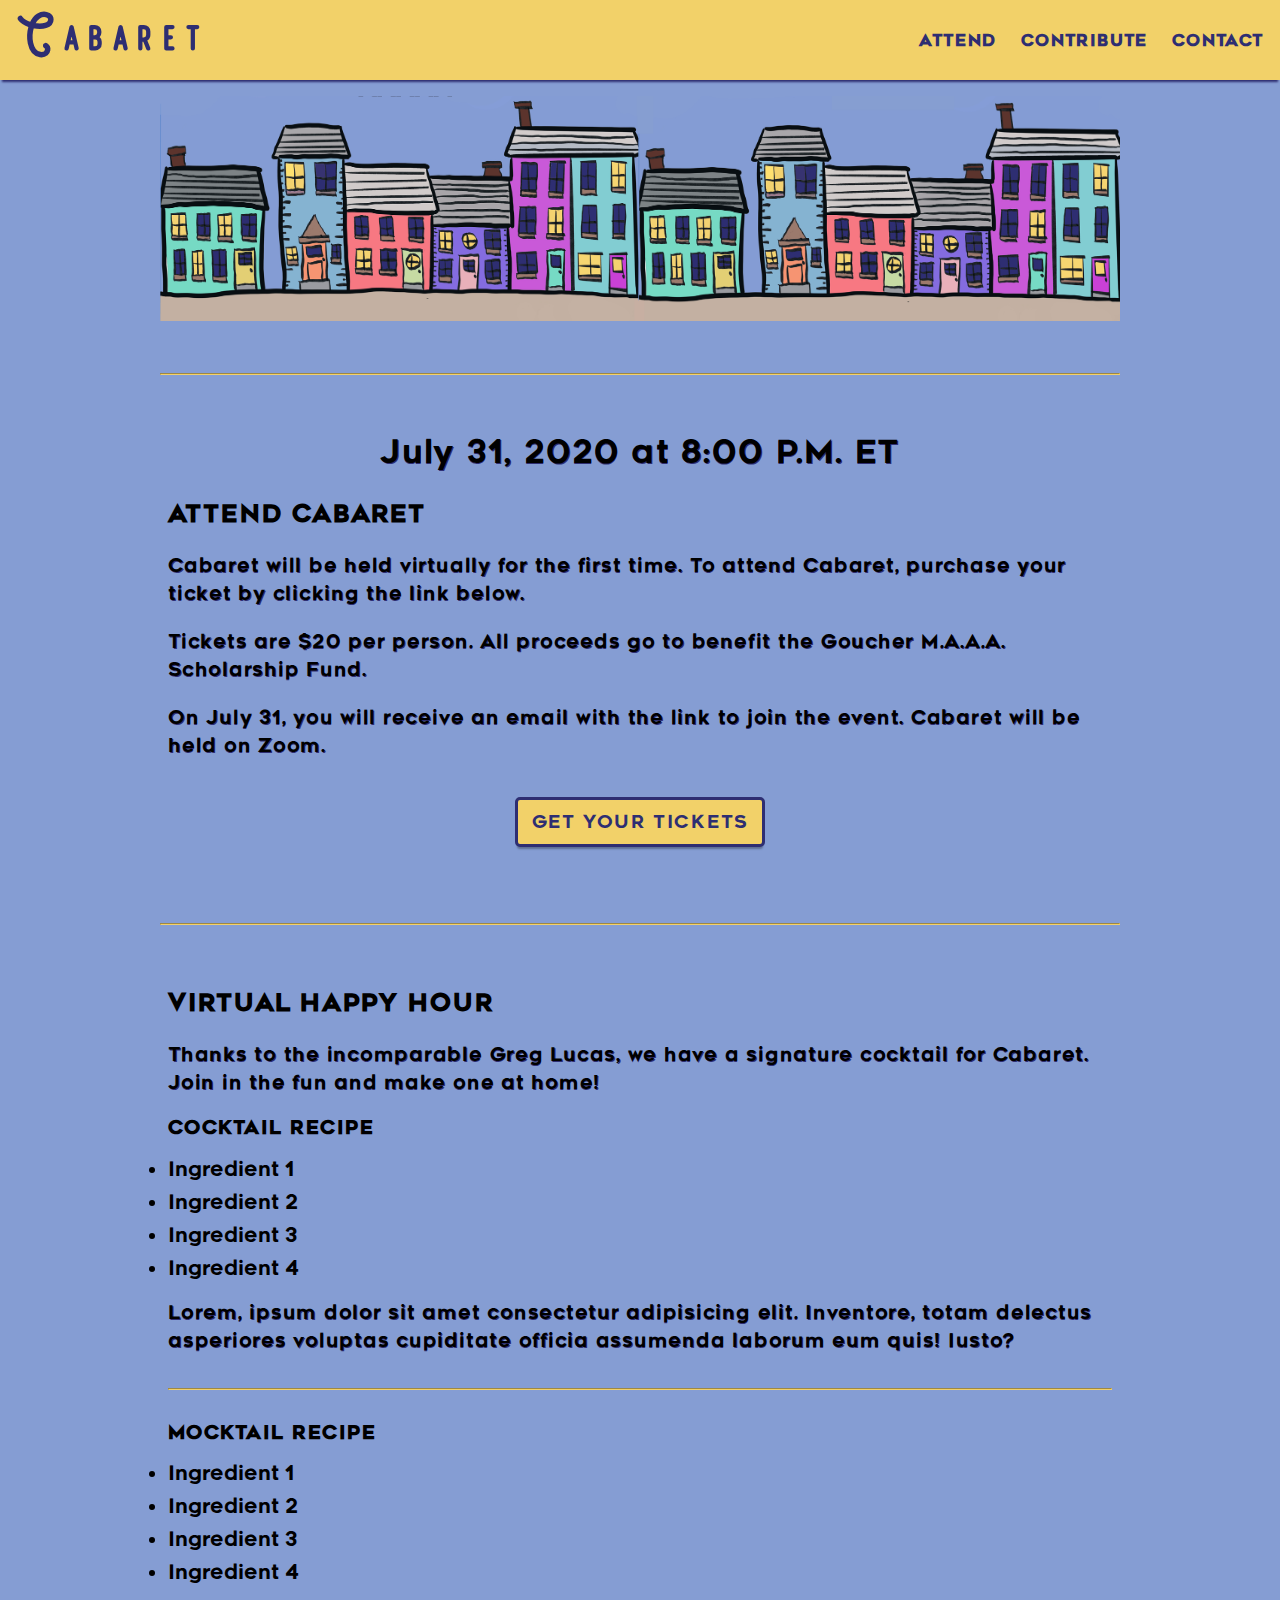
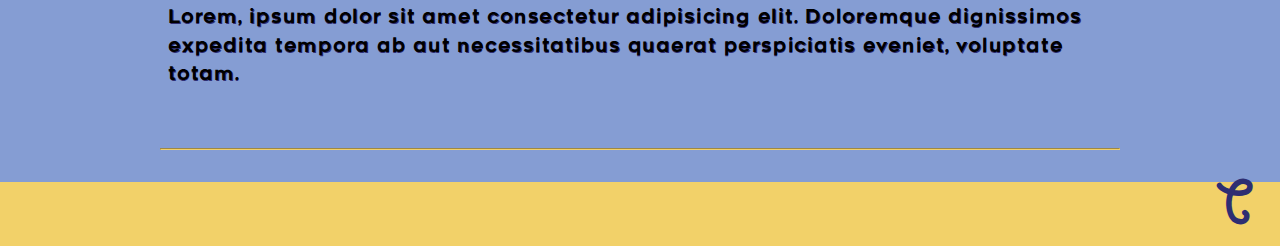
==== attend.html @ 161c2aaf "fixed links on contribute and attend" ====
<!DOCTYPE html>
<html lang="en">
<head>
    <meta charset="UTF-8">
    <meta name="viewport" content="width=device-width, initial-scale=1.0">
    <title>Cabaret</title>
    <link href="https://fonts.googleapis.com/css2?family=Pacifico&display=swap" rel="stylesheet">
    <link href="https://fonts.googleapis.com/css2?family=Ubuntu&display=swap" rel="stylesheet">
    <link rel="stylesheet" href="https://cdnjs.cloudflare.com/ajax/libs/font-awesome/4.7.0/css/font-awesome.min.css">
    <link rel="stylesheet" href="main.css">
</head>
<body>
<nav>
    <div class="header">
        <a href="index.html">
            <h1><span class="letter">C</span>abaret</h1>
        </a>
        <a class="menu-icon" href=""><i class="fa fa-bars"></i></a>
    </div>
    <div class="navbar-nav">
        <a href="attend.html">Attend</a>
        <span class="menu-divider">|</span>
        <a href="contribute.html">Contribute</a>
        <span class="menu-divider">|</span>
        <a href="contact.html">Contact</a>
    </div>
</nav>
<div class="body-content">
    <img class="banner" src="assets/cabaret-banner.png" alt="">
    <hr>
    <section>
        <p class="event-date">July 31, 2020 at 8:00 P.M. ET</p>
        <h2>Attend Cabaret</h2>
        <p>Cabaret will be held virtually for the first time. To attend Cabaret, purchase your ticket by clicking the link below.</p>
        <p>Tickets are $20 per person. All proceeds go to benefit the Goucher M.A.A.A. Scholarship Fund.</p>
        <p>On July 31, you will receive an email with the link to join the event. Cabaret will be held on Zoom.</p>
        <button class="rsvp-btn" id="eventbrite-widget-modal-trigger-105454242478" type="button">Get Your Tickets</button>
    </section>
    <hr>
    <section>
        <h2>Virtual Happy Hour</h2>
        <p>Thanks to the incomparable Greg Lucas, we have a signature cocktail for Cabaret. Join in the fun and make one at home!</p>
        <h3>Cocktail Recipe</h3>
        <ul>
            <li>Ingredient 1</li>
            <li>Ingredient 2</li>
            <li>Ingredient 3</li>
            <li>Ingredient 4</li>
        </ul>
        <p>Lorem, ipsum dolor sit amet consectetur adipisicing elit. Inventore, totam delectus asperiores voluptas cupiditate officia assumenda laborum eum quis! Iusto?</p>
        <hr>
        <h3>Mocktail Recipe</h3>
        <ul>
            <li>Ingredient 1</li>
            <li>Ingredient 2</li>
            <li>Ingredient 3</li>
            <li>Ingredient 4</li>
        </ul>
        <p>Lorem, ipsum dolor sit amet consectetur adipisicing elit. Doloremque dignissimos expedita tempora ab aut necessitatibus quaerat perspiciatis eveniet, voluptate totam.</p>
    </section>
    <hr>
</div>
<footer>
    <h1><span class="letter">C</span></h1>
</footer>
<script src="https://www.eventbrite.com/static/widgets/eb_widgets.js"></script>

<script type="text/javascript">
    var exampleCallback = function() {
        console.log('Order complete!');
    };

    window.EBWidgets.createWidget({
        widgetType: 'checkout',
        eventId: '105454242478',
        modal: true,
        modalTriggerElementId: 'eventbrite-widget-modal-trigger-105454242478',
        onOrderComplete: exampleCallback
    });
</script>

<script src="script-attend.js"></script>
</body>
</html>
---- main.css ----
:root {
    --background: #859DD3;
    --accent: #f2d169;
    --deep-purple: #2E2E72;
    --blue: rgb(43,86,128);
    --pale-gold: rgb(215,190,139);
    --dark-grey: rgb(102,102,102);
    --site: rgb(0,0,0);
    --brand-font: 'Retrocycles', 'Oswald', sans-serif;
    --site-font:  'Renogare', 'Montserrat', sans-serif;
}

@font-face {
    font-family: Renogare;
    src: url(assets/fonts/renogare/Renogare-Regular.otf);
}

@font-face {
    font-family: Retrocycles;
    src: url(assets/fonts/retrocycles/Retrocycles.otf);
}

/* Global Styling */
html {
    scroll-behavior: smooth;
}
body {
    margin: 0;
    background-color: var(--background);
}
.body-content {
    padding: 1em;
    background-color: #859dd3;
    /* background-image: url("assets/background.png"); */
}
a {
    text-decoration: none;
    color: var(--accent);
}
h1 {
    font-size: 2.2em;
    font-family: var(--brand-font);
    letter-spacing: 0.3em;
    color: var(--deep-purple);
    margin: 0;
}
h1.content-header {
    color: var(--site);
}
h2 {
    font-family: var(--site-font);
    color: var(--site);
    letter-spacing: 0.08em;
    text-transform: uppercase;
    margin: 1em 0;
}
h3 {
    font-family: var(--site-font);
    color: var(--site);
    text-transform: uppercase;
    letter-spacing: 0.08em;
}
ul {
    /* list-style-type: none; */
    padding: 0;
}
ul li {
    font-family: var(--site-font);
    color: var(--site);
    margin-bottom: 0.5em;
    font-size: 20px;
}
hr {
    border-color: var(--accent);
    margin: 2em 0; 
}
p {
    font-family: var(--site-font);
    text-align: left;
    color: var(--site);
    line-height: 1.5em;
    font-size: 19px;
    letter-spacing: 0.04em;
    text-shadow: 0.5px 0.5px 0.5px var(--deep-purple);
    /* text-align: justify; */
}
iframe {
    display: block;
    width: 100%;
}
section {
    margin-top: 1.5em;
    padding: 0 1.2em; 
    background-color: var(--background);
}
button {
    display: block;
    font-family: var(--site-font);
    text-transform: uppercase;
    letter-spacing: 0.1em;
    color: var(--deep-purple);
    background-color: var(--accent);
    border: 3px solid var(--deep-purple);
    border-radius: 5px;
    box-shadow: 0 4px 2px -2px rgba(0,0,0,.3);
    cursor: pointer;
}
/* Nav Bar */

nav {
    margin: 0;
    padding: 0 1em;
    background-color: var(--accent);
    height: 5em;
    position: sticky;
    top: 0;
    transition: height 1s;
    transition-delay: 0.75s;
    box-shadow: 0 4px 2px -2px var(--deep-purple);
}
nav.nav-expanded {
    height: 6.2em;
}
.header {
    display: flex;
    justify-content: space-between;
}
.navbar-nav {
    display: flex;
    justify-content: space-between;
    margin-top: 0.5em;
    background-color: var(--accent);
    transform: translateX(-100vw);
    transition: all 0.8s;
    transition-delay: 0;
}
.letter {
    font-size: 1.3em;
}
.navbar-nav a {
    color: var(--deep-purple);
    font-family: var(--site-font);
    text-transform: uppercase;
    font-weight: 800;
    letter-spacing: 0.1em;
    cursor: pointer;
}
.menu-divider {
    display: block;
    font-weight: bolder;
    color: var(--deep-purple);
}

.navbar-nav a:hover {
    color: var(--background);
}

.menu-icon i {
    margin-top: 0.5em;
    font-size: 27px;
    color: var(--deep-purple);
}

.menu-open {
    transform: translateX(0);
    position: relative;
}
.banner-pic {
   width: 100%;
}
/* Body */
.banner {
    width: 100%;
    height: 8vh;
    margin-top: 1em;
    margin-bottom: 1em;
}
.countdown-container {
    font-family: var(--site-font);
    text-transform: uppercase;
    letter-spacing: 0.15em;
    background-color: var(--accent);
    border: 3px solid var(--deep-purple);
    border-radius: 5px;
    width: 80%;
    margin: auto;
    box-shadow: 0 4px 2px -2px rgba(0,0,0,.3);
}

.countdown-container p {
    text-align: center;
    color: var(--deep-purple);
    font-weight: 500;
    text-shadow: 0.5px 0.5px 0.5px var(--deep-purple);
}

.rsvp-btn {
    font-size: 18px; 
    margin: 2em auto;
    width: 250px;
    height: 50px;
}
.body-btn {
    height: 30px;
    width: 120px;
    font-size: 13px;
    margin-bottom: 1.3em;
}
.event-date {
    text-align: center;
    font-size: 2em;
    margin-bottom: 0.5em;
}
.question {
    text-align: center;
    font-size: 1.6em;
    margin-bottom: 0.5em;
}
.google-form iframe {
    display: none;
}

.google-form iframe.form-open {
    border: 3px solid var(--blue);
    border-radius: 5px;
    display: block;
    width: 100%;
}

footer {
    margin: 1em 0 0 0;
    padding: 0 1em;
    background-color: var(--accent);
    height: 4em;
}
footer h1 {
    float: right;
}
.hero {
    width: 100%;
    border-radius: 20px;
}
@media screen and (min-width: 800px) {
    nav {
        display: flex;
        justify-content: space-between;
        align-items: center;
    }
    .menu-divider {
        display: none;
    }
    .welcome-section {
        padding: 0.5em;
    }
    .event-date {
        margin-top: 0.4em;
    }
    .welcome-container {
        display: flex;
        padding: 0;
        justify-content: space-between;
        margin-bottom: 2em;
    }
    .img-container {
        width: 50%;
        padding: 0;
        /* margin-left: .5em; */
        margin-right: 1em;
        /* border: 1px solid black; */
    }
    .img-container img {
        width: 100%;
        margin: 0;
    }
    .welcome-content {
        width: 50%;
        margin-left: 1em;
        /* margin-right: .5em; */
    }
    .text-center p {
        text-align: center;
    }
    section {
        padding: 0.5em;
    }
    .question {
        text-align: center;
        font-size: 1.9em;
        margin-bottom: 0.5em;
    }
    hr  {
        margin: 2em 0;
    }
    .menu-icon {
        display: none;
    }
    .navbar-nav {
        transform: translateX(0);
        margin-top: 0;
    }
    .navbar-nav a {
        margin-left: 1.5em;
    }
    .banner {
        height: 25vh;
    }
    .body-content {
      padding: 0 10em;
    }
    .countdown-container {
        width: 80%;
    }
    .hero {
        width: 50%;
        display: block;
        margin: auto;
    }
    .google-form iframe.form-open {
        border: 3px solid var(--blue);
        border-radius: 5px;
        display: block;
        width: 50%;
    }
  }
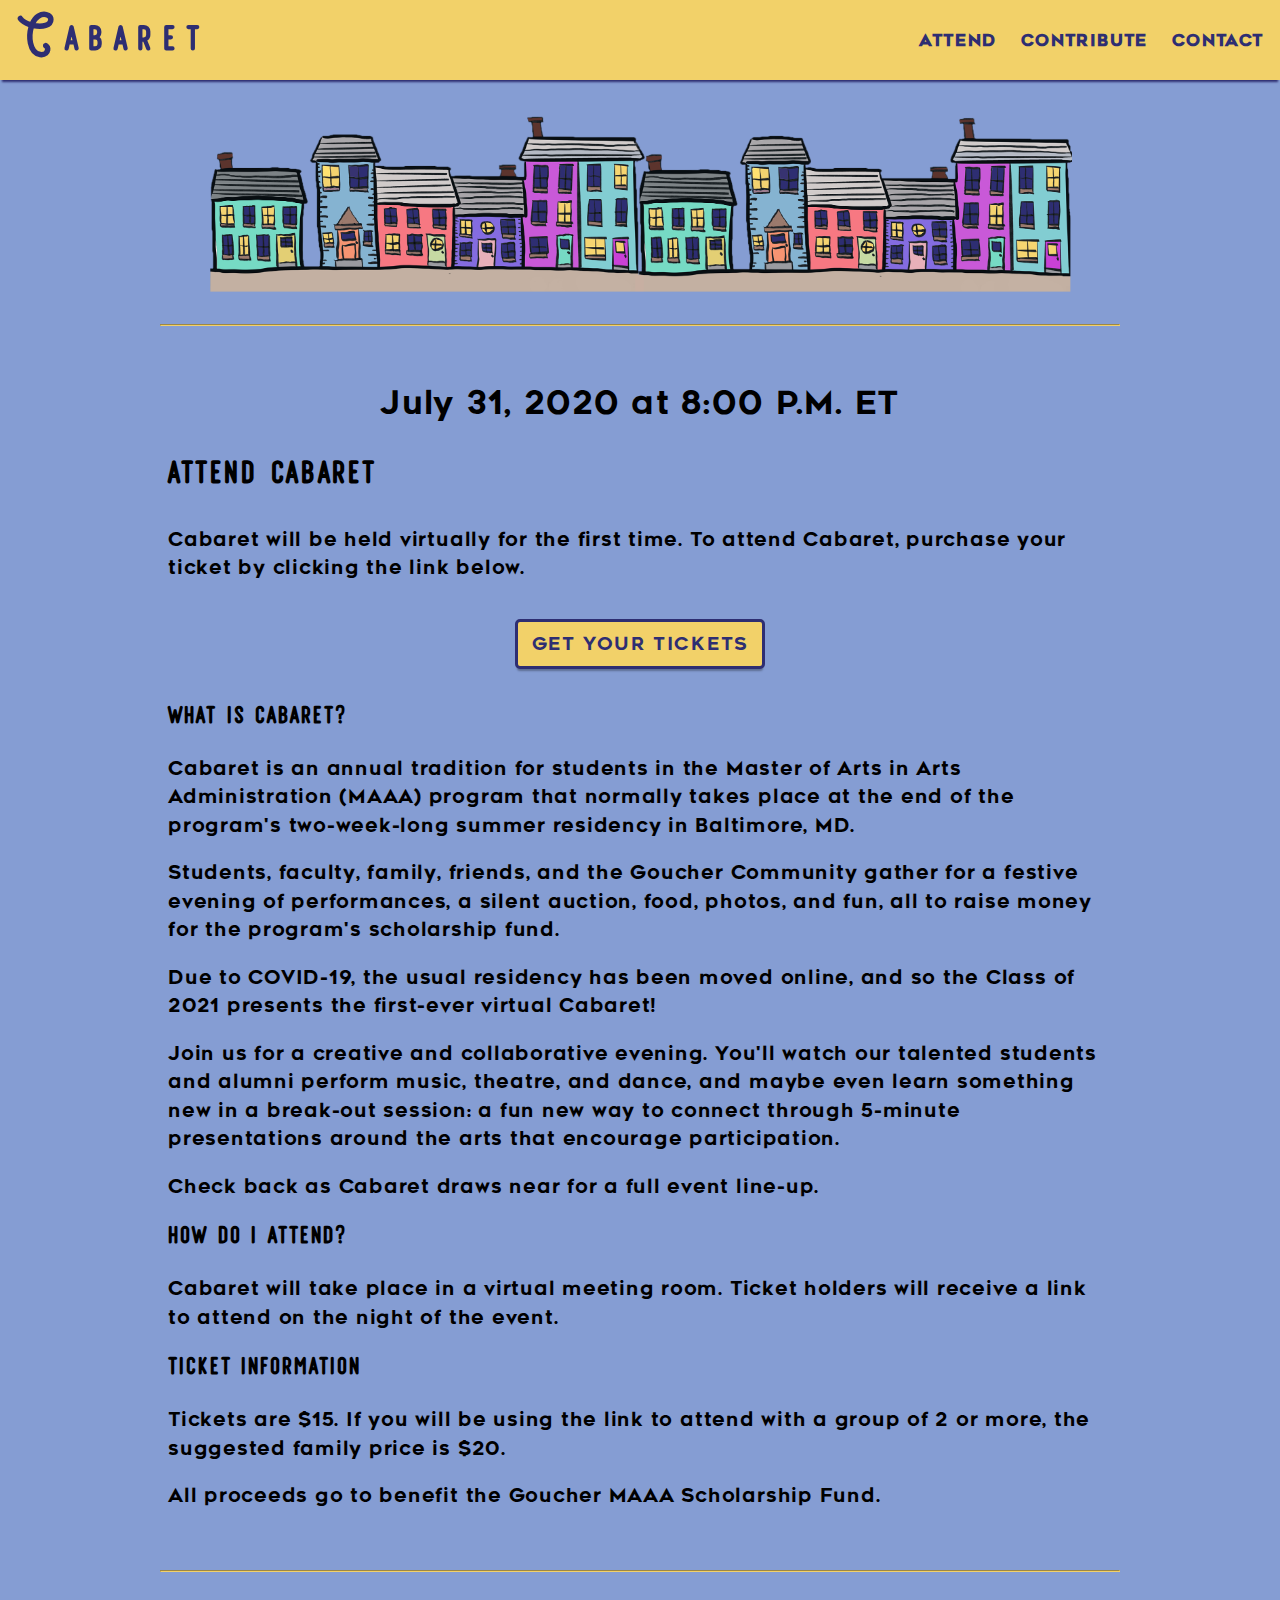
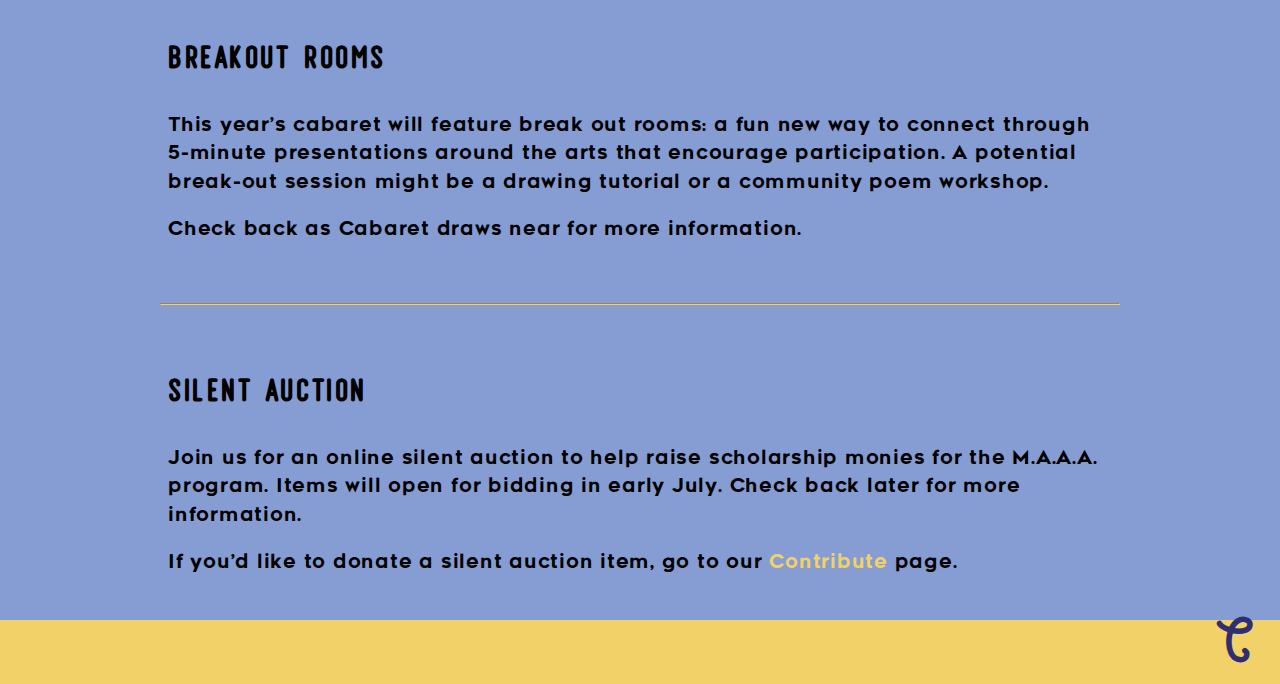
==== commit 199f0d6e: "updated content" ====
--- a/attend.html
+++ b/attend.html
@@ -4,6 +4,7 @@
     <meta charset="UTF-8">
     <meta name="viewport" content="width=device-width, initial-scale=1.0">
     <title>Cabaret</title>
+    <link rel="icon" href="assets/icon.png">
     <link href="https://fonts.googleapis.com/css2?family=Pacifico&display=swap" rel="stylesheet">
     <link href="https://fonts.googleapis.com/css2?family=Ubuntu&display=swap" rel="stylesheet">
     <link rel="stylesheet" href="https://cdnjs.cloudflare.com/ajax/libs/font-awesome/4.7.0/css/font-awesome.min.css">
@@ -32,33 +33,31 @@
         <p class="event-date">July 31, 2020 at 8:00 P.M. ET</p>
         <h2>Attend Cabaret</h2>
         <p>Cabaret will be held virtually for the first time. To attend Cabaret, purchase your ticket by clicking the link below.</p>
-        <p>Tickets are $20 per person. All proceeds go to benefit the Goucher M.A.A.A. Scholarship Fund.</p>
-        <p>On July 31, you will receive an email with the link to join the event. Cabaret will be held on Zoom.</p>
         <button class="rsvp-btn" id="eventbrite-widget-modal-trigger-105454242478" type="button">Get Your Tickets</button>
+        <h3>What is cabaret?</h3>
+        <p>Cabaret is an annual tradition for students in the Master of Arts in Arts Administration (MAAA) program that normally takes place at the end of the program's two-week-long summer residency in Baltimore, MD.</p>
+        <p>Students, faculty, family, friends, and the Goucher Community gather for a festive evening of performances, a silent auction, food, photos, and fun, all to raise money for the program's scholarship fund.</p>
+        <p>Due to COVID-19, the usual residency has been moved online, and so the Class of 2021 presents the first-ever virtual Cabaret!</p>
+        <p>Join us for a creative and collaborative evening. You'll watch our talented students and alumni perform music, theatre, and dance, and maybe even learn something new in a break-out session: a fun new way to connect through 5-minute presentations around the arts that encourage participation.</p>
+        <p>Check back as Cabaret draws near for a full event line-up.</p>
+        <h3>How do I attend?</h3>
+        <p>Cabaret will take place in a virtual meeting room. Ticket holders will receive a link to attend on the night of the event.</p>
+        <h3>Ticket Information</h3>
+        <p>Tickets are $15. If you will be using the link to attend with a group of 2 or more, the suggested family price is $20.</p>
+        <p>All proceeds go to benefit the Goucher MAAA Scholarship Fund.</p>
     </section>
     <hr>
     <section>
-        <h2>Virtual Happy Hour</h2>
-        <p>Thanks to the incomparable Greg Lucas, we have a signature cocktail for Cabaret. Join in the fun and make one at home!</p>
-        <h3>Cocktail Recipe</h3>
-        <ul>
-            <li>Ingredient 1</li>
-            <li>Ingredient 2</li>
-            <li>Ingredient 3</li>
-            <li>Ingredient 4</li>
-        </ul>
-        <p>Lorem, ipsum dolor sit amet consectetur adipisicing elit. Inventore, totam delectus asperiores voluptas cupiditate officia assumenda laborum eum quis! Iusto?</p>
-        <hr>
-        <h3>Mocktail Recipe</h3>
-        <ul>
-            <li>Ingredient 1</li>
-            <li>Ingredient 2</li>
-            <li>Ingredient 3</li>
-            <li>Ingredient 4</li>
-        </ul>
-        <p>Lorem, ipsum dolor sit amet consectetur adipisicing elit. Doloremque dignissimos expedita tempora ab aut necessitatibus quaerat perspiciatis eveniet, voluptate totam.</p>
+        <h2>Breakout Rooms</h2>
+        <p>This year’s cabaret will feature break out rooms: a fun new way to connect through 5-minute presentations around the arts that encourage participation. A potential break-out session might be a drawing tutorial or a community poem workshop.</p>
+        <p>Check back as Cabaret draws near for more information.</p>
     </section>
     <hr>
+    <section>
+        <h2>Silent Auction</h2>
+        <p>Join us for an online silent auction to help raise scholarship monies for the M.A.A.A. program. Items will open for bidding in early July. Check back later for more information.</p>
+        <p>If you’d like to donate a silent auction item, go to our <a href="contribute.html">Contribute</a> page.</p>
+    </section>
 </div>
 <footer>
     <h1><span class="letter">C</span></h1>
@@ -81,4 +80,26 @@
 
 <script src="script-attend.js"></script>
 </body>
-</html>+</html>
+
+<!-- <section>
+    <h2>Virtual Happy Hour</h2>
+    <p>Thanks to the incomparable Greg Lucas, we have a signature cocktail for Cabaret. Join in the fun and make one at home!</p>
+    <h3>Cocktail Recipe</h3>
+    <ul>
+        <li>Ingredient 1</li>
+        <li>Ingredient 2</li>
+        <li>Ingredient 3</li>
+        <li>Ingredient 4</li>
+    </ul>
+    <p>Lorem, ipsum dolor sit amet consectetur adipisicing elit. Inventore, totam delectus asperiores voluptas cupiditate officia assumenda laborum eum quis! Iusto?</p>
+    <hr>
+    <h3>Mocktail Recipe</h3>
+    <ul>
+        <li>Ingredient 1</li>
+        <li>Ingredient 2</li>
+        <li>Ingredient 3</li>
+        <li>Ingredient 4</li>
+    </ul>
+    <p>Lorem, ipsum dolor sit amet consectetur adipisicing elit. Doloremque dignissimos expedita tempora ab aut necessitatibus quaerat perspiciatis eveniet, voluptate totam.</p>
+</section> -->--- a/main.css
+++ b/main.css
@@ -48,16 +48,18 @@
     color: var(--site);
 }
 h2 {
-    font-family: var(--site-font);
-    color: var(--site);
+    font-family: var(--brand-font);
+    color: var(--site);
+    font-size: 2em;
     letter-spacing: 0.08em;
-    text-transform: uppercase;
+    text-transform: lowercase;
     margin: 1em 0;
 }
 h3 {
-    font-family: var(--site-font);
-    color: var(--site);
-    text-transform: uppercase;
+    font-family: var(--brand-font);
+    font-size: 1.5em;
+    color: var(--site);
+    text-transform: lowercase;
     letter-spacing: 0.08em;
 }
 ul {
@@ -68,7 +70,9 @@
     font-family: var(--site-font);
     color: var(--site);
     margin-bottom: 0.5em;
+
     font-size: 20px;
+    /* text-shadow: 0.5px 0.5px 0.5px var(--deep-purple); */
 }
 hr {
     border-color: var(--accent);
@@ -81,7 +85,7 @@
     line-height: 1.5em;
     font-size: 19px;
     letter-spacing: 0.04em;
-    text-shadow: 0.5px 0.5px 0.5px var(--deep-purple);
+    /* text-shadow: 0.5px 0.5px 0.5px var(--deep-purple); */
     /* text-align: justify; */
 }
 iframe {
@@ -240,6 +244,29 @@
     width: 100%;
     border-radius: 20px;
 }
+
+.contribute-nav {
+    display: flex;
+    justify-content: space-between;
+}
+
+.contribute-nav a {
+    display: block;
+    padding: 2px;
+    width: 100px;
+    text-align: center;
+    font-family: var(--site-font);
+    text-transform: uppercase;
+    letter-spacing: 0.1em;
+    color: var(--deep-purple);
+    background-color: var(--accent);
+    border: 2px solid var(--deep-purple);
+    border-radius: 5px;
+    box-shadow: 0 4px 2px -2px rgba(0,0,0,.3);
+    cursor: pointer;
+    font-size: 8px;
+}
+
 @media screen and (min-width: 800px) {
     nav {
         display: flex;
@@ -301,11 +328,25 @@
     .navbar-nav a {
         margin-left: 1.5em;
     }
+    ul li {
+        margin-left: 2em;
+    }
     .banner {
-        height: 25vh;
+        height: 20vh;
+        width: 90%;
+        display: block;
+        margin: 2em auto;
     }
     .body-content {
       padding: 0 10em;
+    }
+    .contribute-nav {
+        display: flex;
+        justify-content: space-evenly;
+    }
+    .contribute-nav a {
+        width: 200px;
+        font-size: 0.85em;
     }
     .countdown-container {
         width: 80%;
@@ -321,4 +362,4 @@
         display: block;
         width: 50%;
     }
-  }+}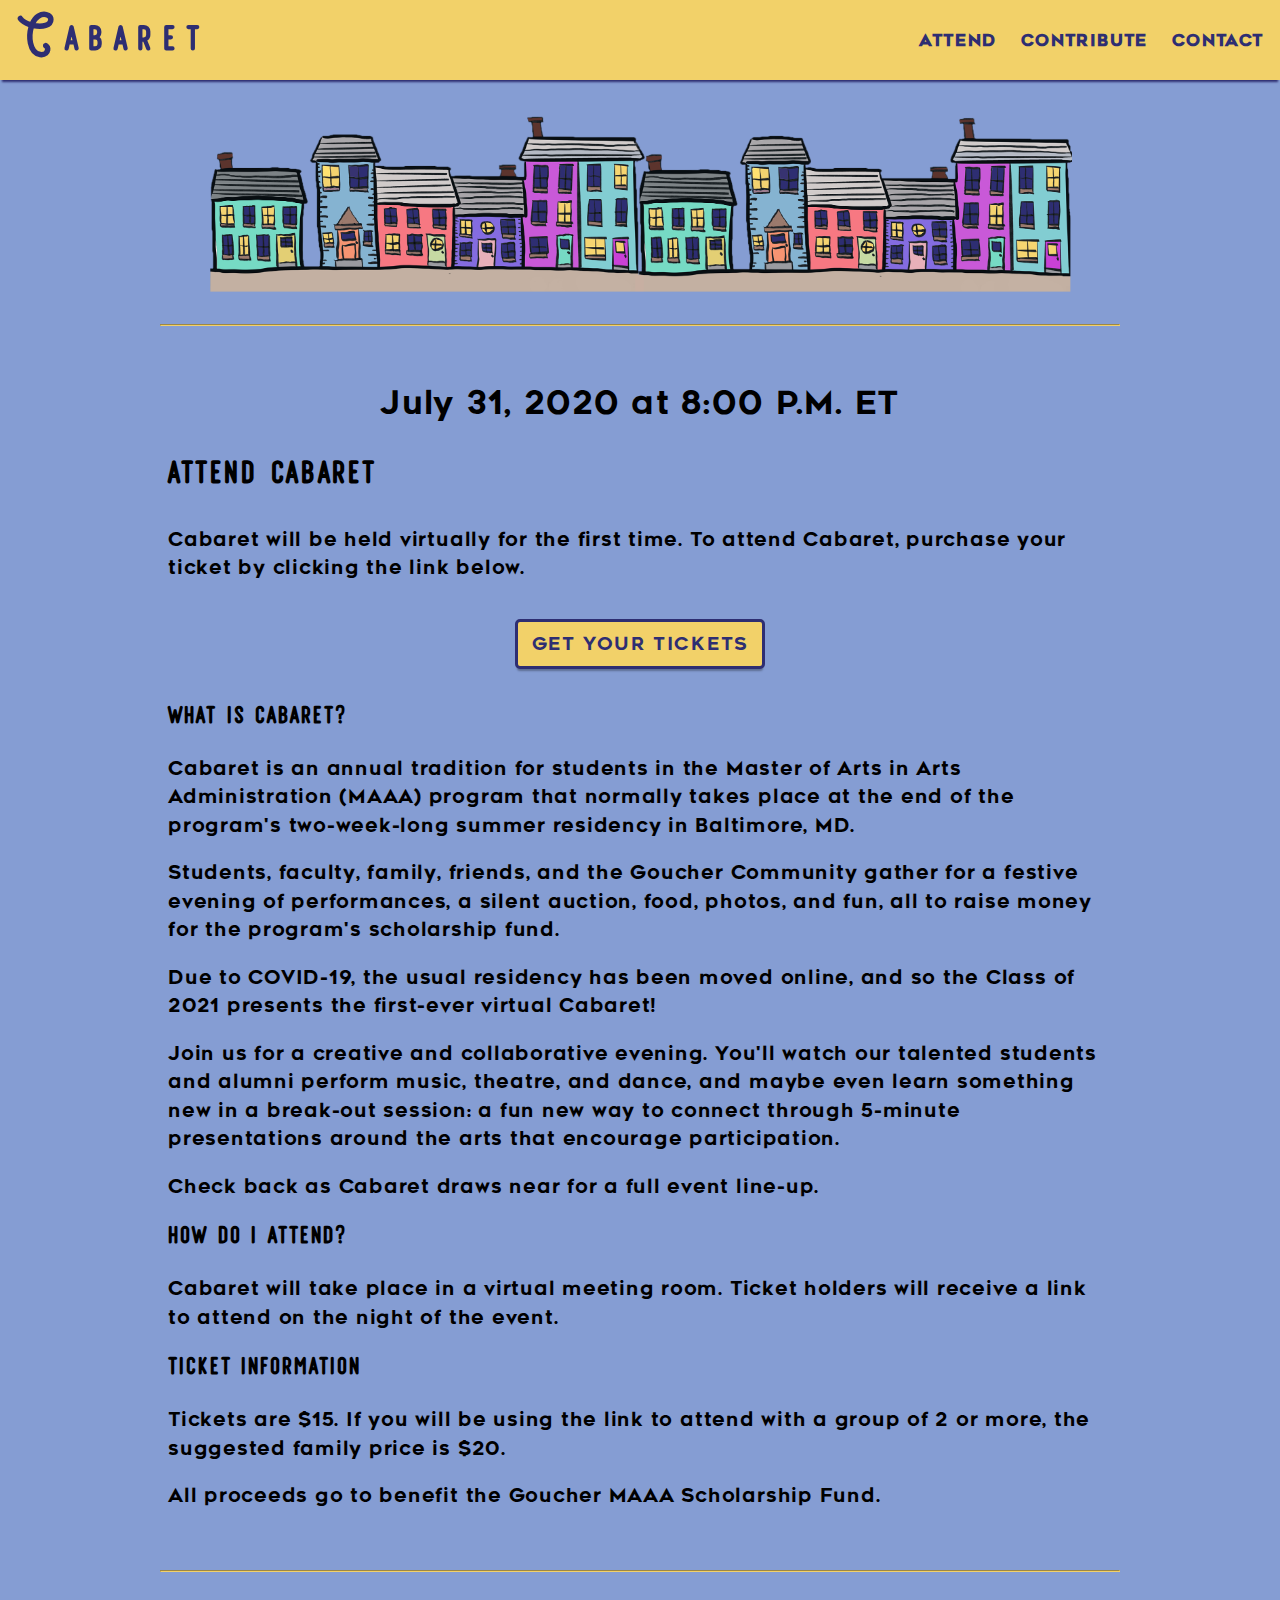
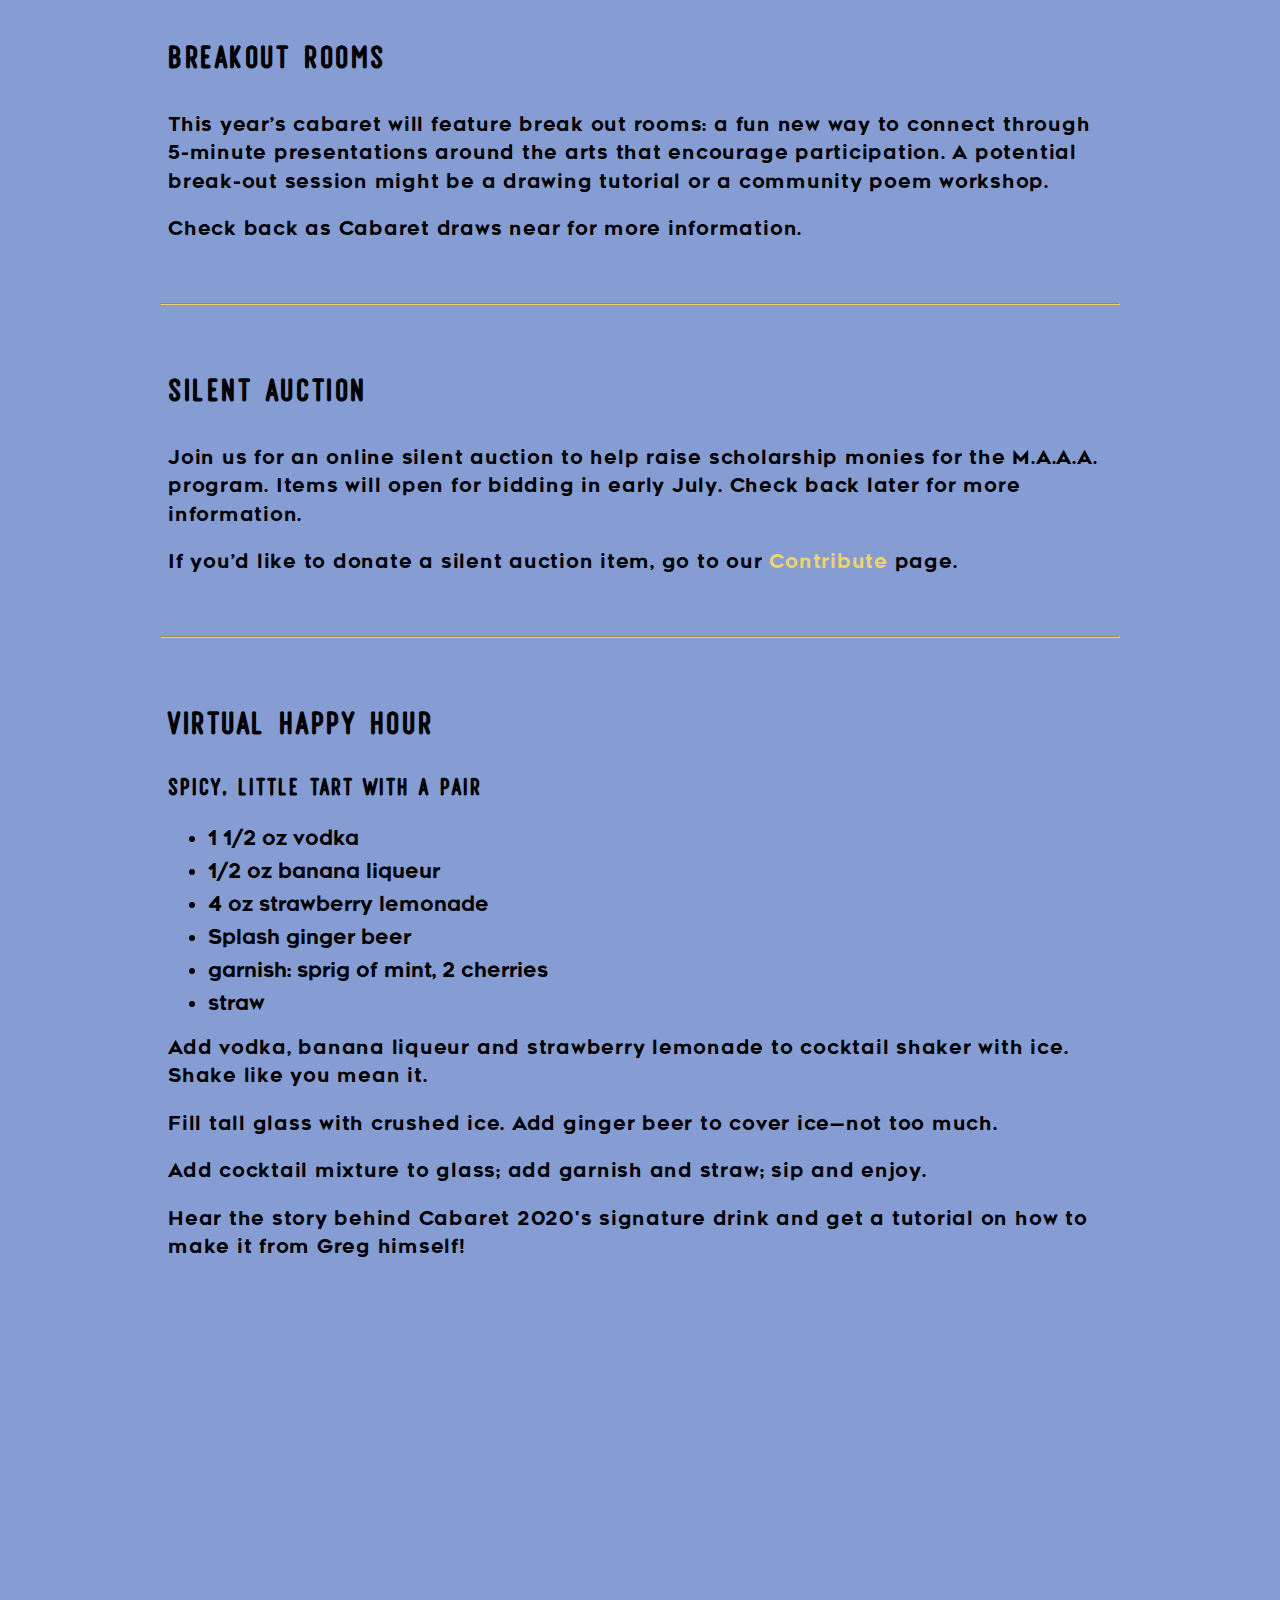
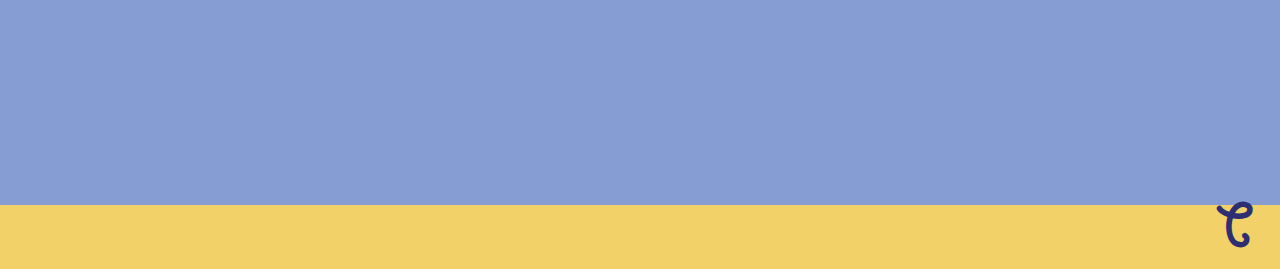
==== commit 6dee1c6b: "Added Cocktail Recipe Section to Attend Page" ====
--- a/attend.html
+++ b/attend.html
@@ -1,5 +1,6 @@
 <!DOCTYPE html>
 <html lang="en">
+
 <head>
     <meta charset="UTF-8">
     <meta name="viewport" content="width=device-width, initial-scale=1.0">
@@ -10,76 +11,111 @@
     <link rel="stylesheet" href="https://cdnjs.cloudflare.com/ajax/libs/font-awesome/4.7.0/css/font-awesome.min.css">
     <link rel="stylesheet" href="main.css">
 </head>
+
 <body>
-<nav>
-    <div class="header">
-        <a href="index.html">
-            <h1><span class="letter">C</span>abaret</h1>
-        </a>
-        <a class="menu-icon" href=""><i class="fa fa-bars"></i></a>
+    <nav>
+        <div class="header">
+            <a href="index.html">
+                <h1><span class="letter">C</span>abaret</h1>
+            </a>
+            <a class="menu-icon" href=""><i class="fa fa-bars"></i></a>
+        </div>
+        <div class="navbar-nav">
+            <a href="attend.html">Attend</a>
+            <span class="menu-divider">|</span>
+            <a href="contribute.html">Contribute</a>
+            <span class="menu-divider">|</span>
+            <a href="contact.html">Contact</a>
+        </div>
+    </nav>
+    <div class="body-content">
+        <img class="banner" src="assets/cabaret-banner.png" alt="">
+        <hr>
+        <section>
+            <p class="event-date">July 31, 2020 at 8:00 P.M. ET</p>
+            <h2>Attend Cabaret</h2>
+            <p>Cabaret will be held virtually for the first time. To attend Cabaret, purchase your ticket by clicking
+                the link below.</p>
+            <button class="rsvp-btn" id="eventbrite-widget-modal-trigger-105454242478" type="button">Get Your
+                Tickets</button>
+            <h3>What is cabaret?</h3>
+            <p>Cabaret is an annual tradition for students in the Master of Arts in Arts Administration (MAAA) program
+                that normally takes place at the end of the program's two-week-long summer residency in Baltimore, MD.
+            </p>
+            <p>Students, faculty, family, friends, and the Goucher Community gather for a festive evening of
+                performances, a silent auction, food, photos, and fun, all to raise money for the program's scholarship
+                fund.</p>
+            <p>Due to COVID-19, the usual residency has been moved online, and so the Class of 2021 presents the
+                first-ever virtual Cabaret!</p>
+            <p>Join us for a creative and collaborative evening. You'll watch our talented students and alumni perform
+                music, theatre, and dance, and maybe even learn something new in a break-out session: a fun new way to
+                connect through 5-minute presentations around the arts that encourage participation.</p>
+            <p>Check back as Cabaret draws near for a full event line-up.</p>
+            <h3>How do I attend?</h3>
+            <p>Cabaret will take place in a virtual meeting room. Ticket holders will receive a link to attend on the
+                night of the event.</p>
+            <h3>Ticket Information</h3>
+            <p>Tickets are $15. If you will be using the link to attend with a group of 2 or more, the suggested family
+                price is $20.</p>
+            <p>All proceeds go to benefit the Goucher MAAA Scholarship Fund.</p>
+        </section>
+        <hr>
+        <section>
+            <h2>Breakout Rooms</h2>
+            <p>This year’s cabaret will feature break out rooms: a fun new way to connect through 5-minute presentations
+                around the arts that encourage participation. A potential break-out session might be a drawing tutorial
+                or a community poem workshop.</p>
+            <p>Check back as Cabaret draws near for more information.</p>
+        </section>
+        <hr>
+        <section>
+            <h2>Silent Auction</h2>
+            <p>Join us for an online silent auction to help raise scholarship monies for the M.A.A.A. program. Items
+                will open for bidding in early July. Check back later for more information.</p>
+            <p>If you’d like to donate a silent auction item, go to our <a href="contribute.html">Contribute</a> page.
+            </p>
+        </section>
+        <hr>
+        <section>
+            <h2>Virtual Happy Hour</h2>
+            <h3>Spicy, Little Tart With a Pair</h3>
+            <ul>
+                <li> 1 1/2 oz vodka </li>
+                <li>1/2 oz banana liqueur</li>
+                <li>4 oz strawberry lemonade</li>
+                <li>Splash ginger beer</li>
+                <li>garnish: sprig of mint, 2 cherries</li>
+                <li>straw</li>
+            </ul>
+            <p>Add vodka, banana liqueur and strawberry lemonade to cocktail shaker with ice. Shake like you mean it.</p>
+            <p>Fill tall glass with crushed ice. Add ginger beer to cover ice—not too much.</p>
+            <p>Add cocktail mixture to glass; add garnish and straw; sip and enjoy.</p>
+            <p>Hear the story behind Cabaret 2020's signature drink and get a tutorial on how to make it from Greg himself!</p>
+            <iframe width="560" height="500" src="https://www.youtube.com/embed/YQFLQhOuzHk" frameborder="0" allow="accelerometer; autoplay; encrypted-media; gyroscope; picture-in-picture" allowfullscreen></iframe>
+        </section>
     </div>
-    <div class="navbar-nav">
-        <a href="attend.html">Attend</a>
-        <span class="menu-divider">|</span>
-        <a href="contribute.html">Contribute</a>
-        <span class="menu-divider">|</span>
-        <a href="contact.html">Contact</a>
-    </div>
-</nav>
-<div class="body-content">
-    <img class="banner" src="assets/cabaret-banner.png" alt="">
-    <hr>
-    <section>
-        <p class="event-date">July 31, 2020 at 8:00 P.M. ET</p>
-        <h2>Attend Cabaret</h2>
-        <p>Cabaret will be held virtually for the first time. To attend Cabaret, purchase your ticket by clicking the link below.</p>
-        <button class="rsvp-btn" id="eventbrite-widget-modal-trigger-105454242478" type="button">Get Your Tickets</button>
-        <h3>What is cabaret?</h3>
-        <p>Cabaret is an annual tradition for students in the Master of Arts in Arts Administration (MAAA) program that normally takes place at the end of the program's two-week-long summer residency in Baltimore, MD.</p>
-        <p>Students, faculty, family, friends, and the Goucher Community gather for a festive evening of performances, a silent auction, food, photos, and fun, all to raise money for the program's scholarship fund.</p>
-        <p>Due to COVID-19, the usual residency has been moved online, and so the Class of 2021 presents the first-ever virtual Cabaret!</p>
-        <p>Join us for a creative and collaborative evening. You'll watch our talented students and alumni perform music, theatre, and dance, and maybe even learn something new in a break-out session: a fun new way to connect through 5-minute presentations around the arts that encourage participation.</p>
-        <p>Check back as Cabaret draws near for a full event line-up.</p>
-        <h3>How do I attend?</h3>
-        <p>Cabaret will take place in a virtual meeting room. Ticket holders will receive a link to attend on the night of the event.</p>
-        <h3>Ticket Information</h3>
-        <p>Tickets are $15. If you will be using the link to attend with a group of 2 or more, the suggested family price is $20.</p>
-        <p>All proceeds go to benefit the Goucher MAAA Scholarship Fund.</p>
-    </section>
-    <hr>
-    <section>
-        <h2>Breakout Rooms</h2>
-        <p>This year’s cabaret will feature break out rooms: a fun new way to connect through 5-minute presentations around the arts that encourage participation. A potential break-out session might be a drawing tutorial or a community poem workshop.</p>
-        <p>Check back as Cabaret draws near for more information.</p>
-    </section>
-    <hr>
-    <section>
-        <h2>Silent Auction</h2>
-        <p>Join us for an online silent auction to help raise scholarship monies for the M.A.A.A. program. Items will open for bidding in early July. Check back later for more information.</p>
-        <p>If you’d like to donate a silent auction item, go to our <a href="contribute.html">Contribute</a> page.</p>
-    </section>
-</div>
-<footer>
-    <h1><span class="letter">C</span></h1>
-</footer>
-<script src="https://www.eventbrite.com/static/widgets/eb_widgets.js"></script>
+    <footer>
+        <h1><span class="letter">C</span></h1>
+    </footer>
+    <script src="https://www.eventbrite.com/static/widgets/eb_widgets.js"></script>
 
-<script type="text/javascript">
-    var exampleCallback = function() {
-        console.log('Order complete!');
-    };
+    <script type="text/javascript">
+        var exampleCallback = function () {
+            console.log('Order complete!');
+        };
 
-    window.EBWidgets.createWidget({
-        widgetType: 'checkout',
-        eventId: '105454242478',
-        modal: true,
-        modalTriggerElementId: 'eventbrite-widget-modal-trigger-105454242478',
-        onOrderComplete: exampleCallback
-    });
-</script>
+        window.EBWidgets.createWidget({
+            widgetType: 'checkout',
+            eventId: '105454242478',
+            modal: true,
+            modalTriggerElementId: 'eventbrite-widget-modal-trigger-105454242478',
+            onOrderComplete: exampleCallback
+        });
+    </script>
 
-<script src="script-attend.js"></script>
+    <script src="script-attend.js"></script>
 </body>
+
 </html>
 
 <!-- <section>
